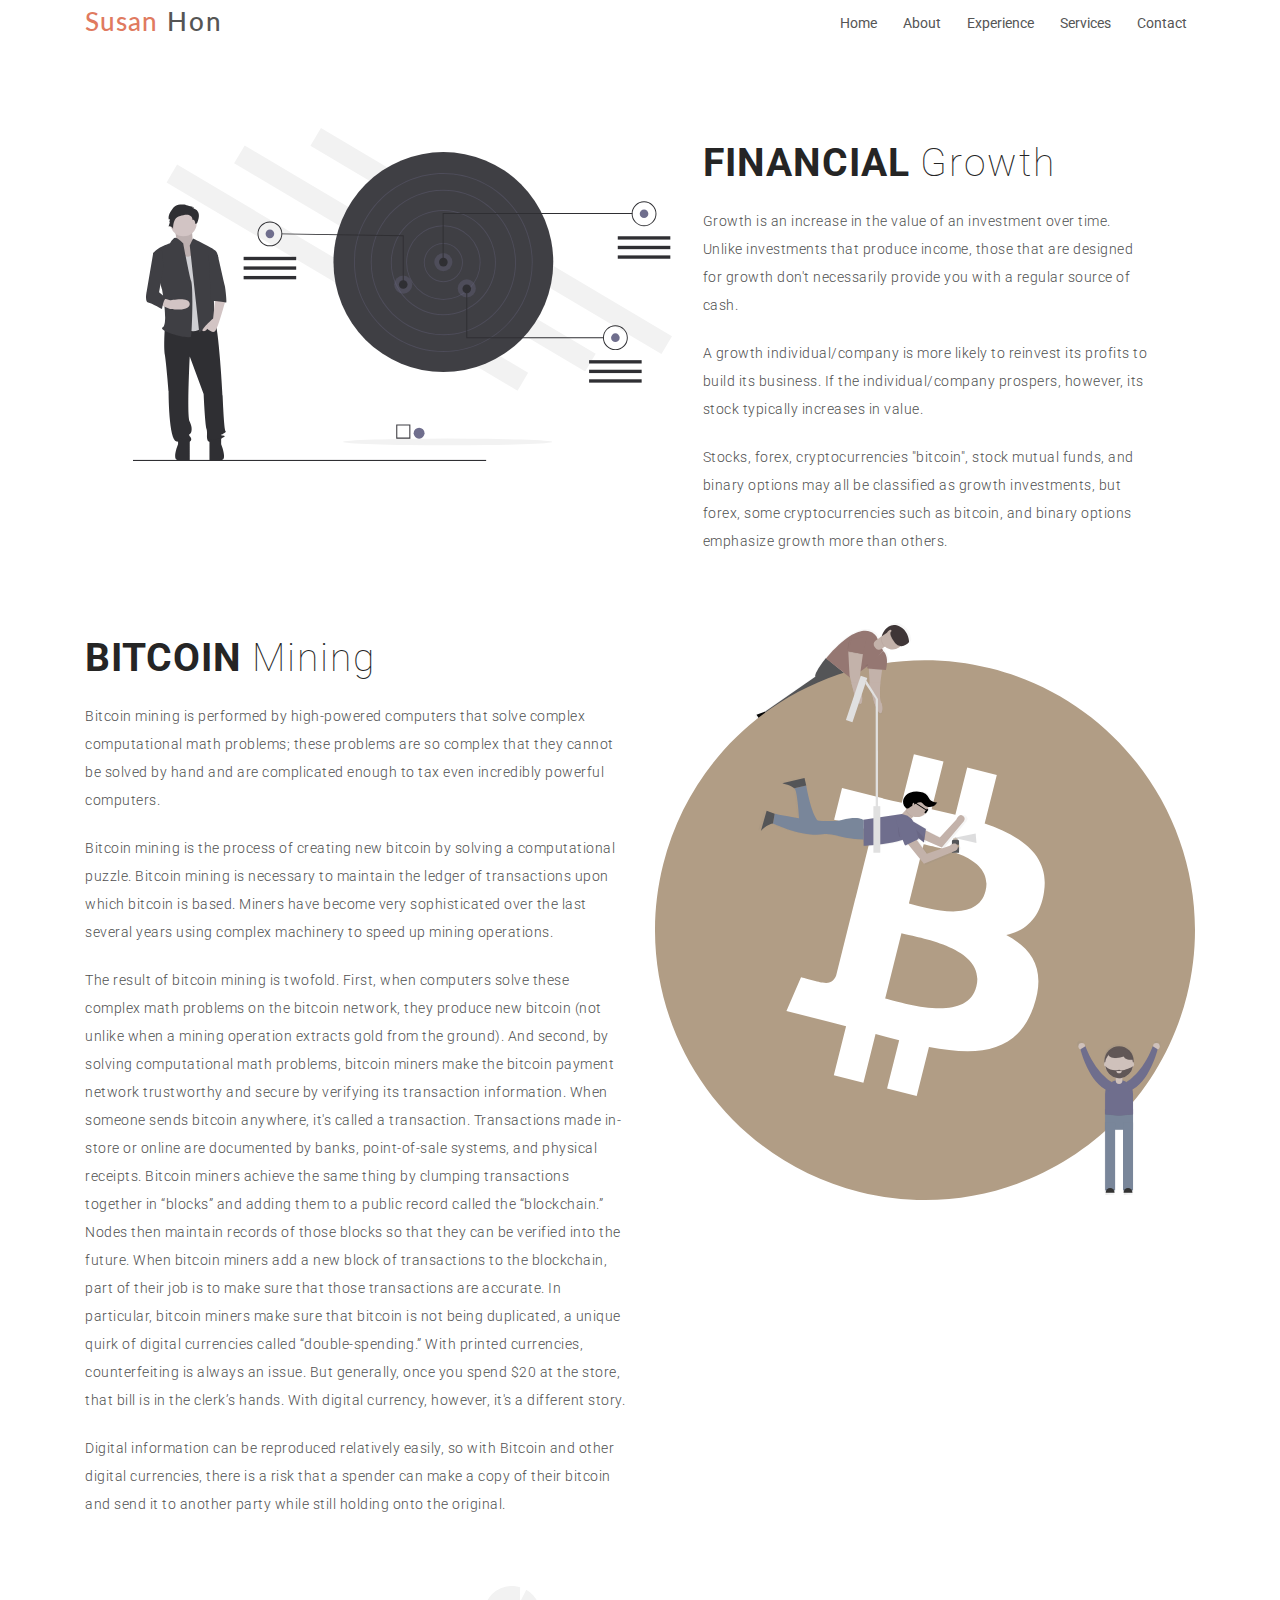
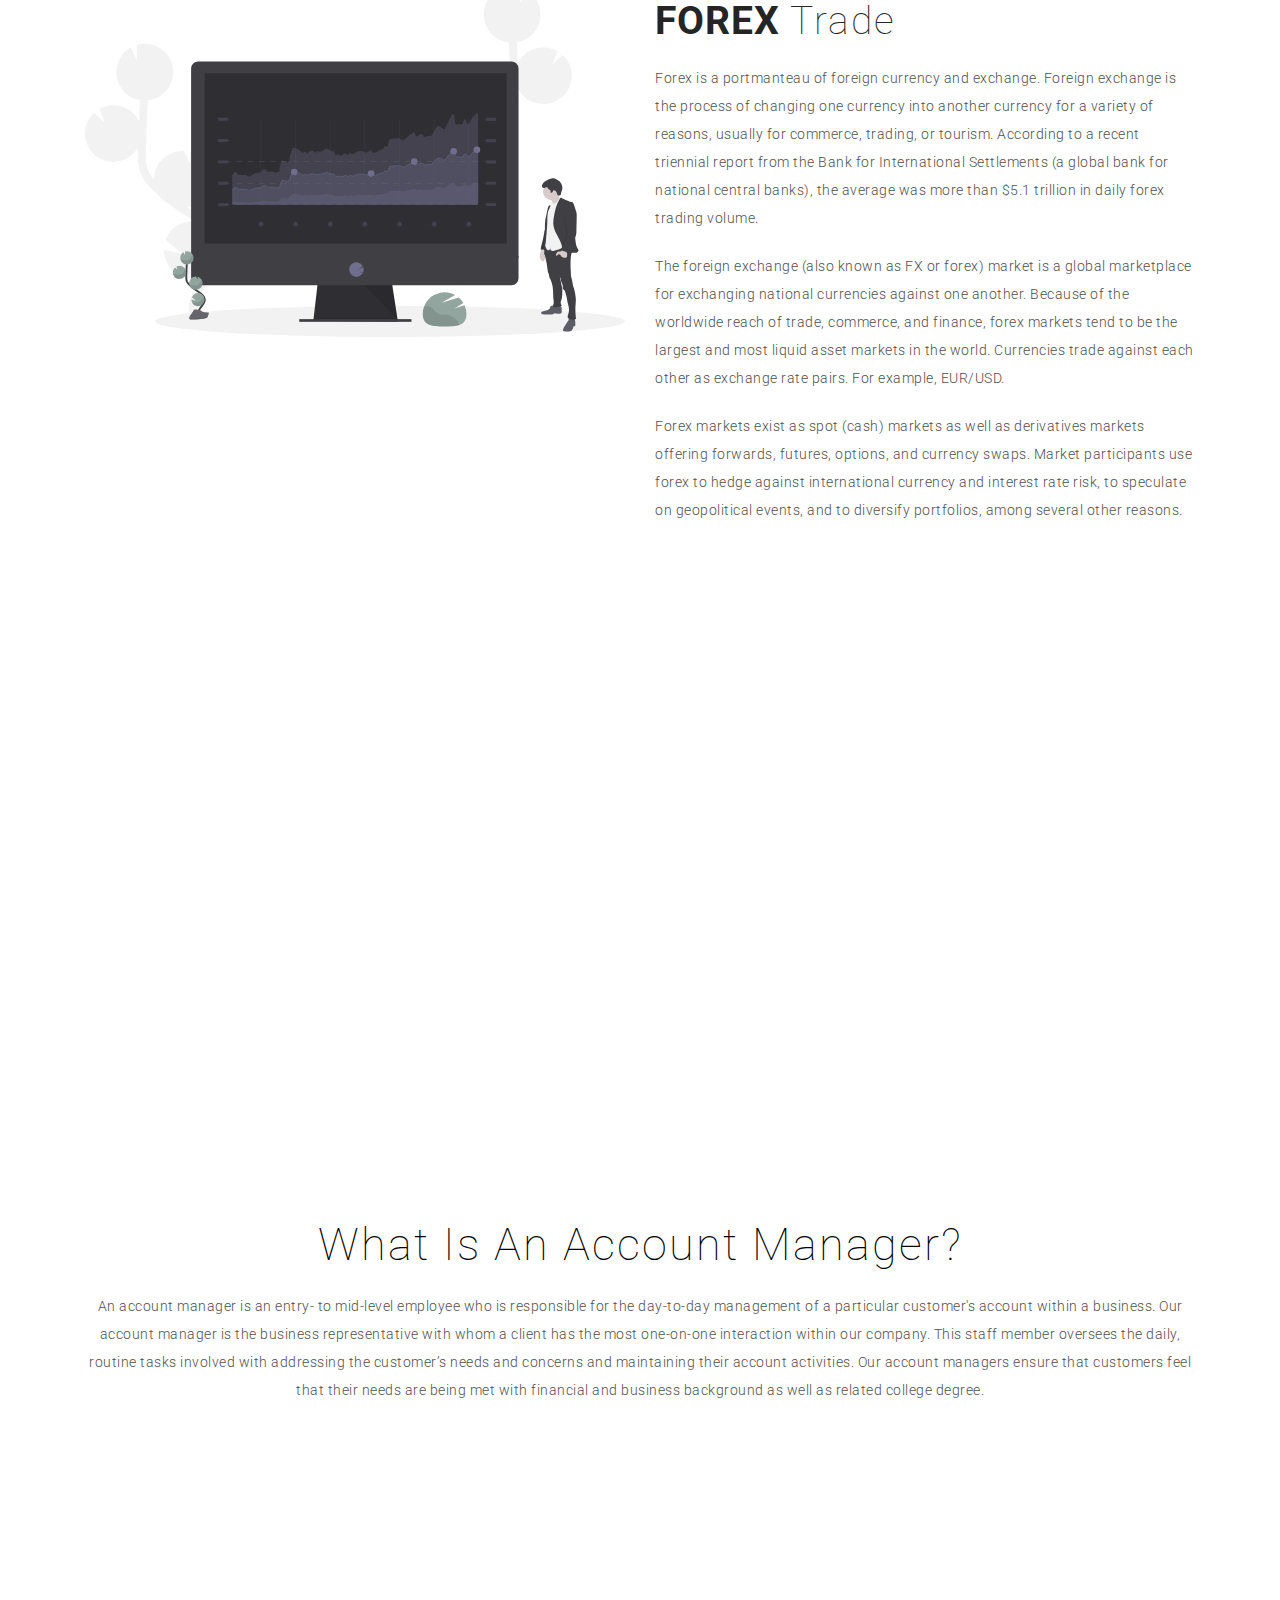
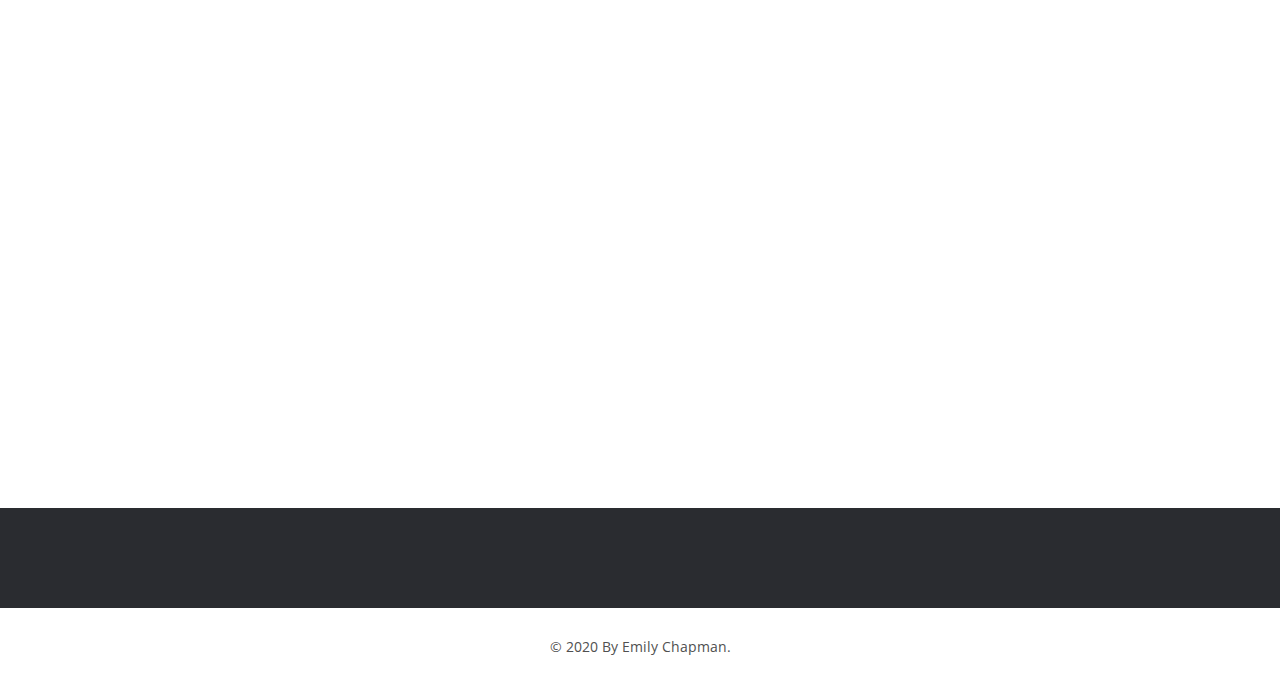
==== services.html @ ccb0820c "ui mods" ====
<!DOCTYPE html>
<html lang="en">

<head>
    <meta charset="utf-8" />
    <title>Emily Chapman | Forex/Crypto Currency Trader</title>
    <meta content="width=device-width, initial-scale=1.0" name="viewport" />
    <meta content="" name="keywords" />
    <meta content="" name="description" />
    <!-- Favicons -->
    <!-- <link href="img/favicon.png" rel="icon" /> -->
    <link href="img/apple-touch-icon.png" rel="apple-touch-icon" />
    <!-- Google Fonts -->
    <link href="https://fonts.googleapis.com/css?family=Open+Sans:300,300i,400,400i,700,700i|Roboto:100,300,400,500,700|Philosopher:400,400i,700,700i" rel="stylesheet" />
    <!-- Bootstrap css -->
    <!-- <link rel="stylesheet" href="css/bootstrap.css"> -->
    <link href="lib/bootstrap/css/bootstrap.min.css" rel="stylesheet" />
    <!-- Libraries CSS Files -->
    <link href="lib/owlcarousel/assets/owl.carousel.min.css" rel="stylesheet" />
    <link href="lib/owlcarousel/assets/owl.theme.default.min.css" rel="stylesheet" />
    <link href="lib/font-awesome/css/font-awesome.min.css" rel="stylesheet" />
    <link href="lib/animate/animate.min.css" rel="stylesheet" />
    <link href="lib/modal-video/css/modal-video.min.css" rel="stylesheet" />
    <!-- Main Stylesheet File -->
    <link href="css/style.css" rel="stylesheet" />
    <!-- =======================================================
    Theme Name: eStartup
    Theme URL: https://bootstrapmade.com/estartup-bootstrap-landing-page-template/
    Author: BootstrapMade.com
    License: https://bootstrapmade.com/license/
  ======================================================= -->
</head>

<body>
    <header id="header" class="header header-hide">
        <div class="container">
            <div id="logo" class="pull-left">
                <h1>
                    <a href="#body" class="scrollto"><span>Susan</span> Hon</a>
                </h1>
                <!-- Uncomment below if you prefer to use an image logo -->
                <!-- <a href="#body"><img src="img/logo.png" alt="" title="" /></a>-->
            </div>
            <nav id="nav-menu-container">
                <ul class="nav-menu">
                    <li><a href="index.html">Home</a></li>
                    <!-- <li><a href="#features">Resources</a></li> -->
                    <li><a href="index.html#about-us">About</a></li>
                    <li><a href="index.html#get-started">Experience</a></li>
                    <li><a href="services.html">Services</a></li>
                    <!-- <li><a href="#pricing">Pricing</a></li> -->
                    <!-- <li class="menu-has-children"><a href="">Drop Down</a>
            <ul>
              <li><a href="#">Drop Down 1</a></li>
              <li><a href="#">Drop Down 3</a></li>
              <li><a href="#">Drop Down 4</a></li>
              <li><a href="#">Drop Down 5</a></li>
            </ul>
          </li> -->
                    <!-- <li><a href="#blog">Blog</a></li> -->
                    <li><a href="#contact">Contact</a></li>
                </ul>
            </nav>
            <!-- #nav-menu-container -->
        </div>
    </header>
    <!-- #header -->
    <!--==========================
    About Us Section
  ============================-->
    <section id="about-us" class="about-us padd-section wow fadeInUp">
        <div class="container">
            <div class="row justify-content-center">
                <div class="col-md-5 col-lg-6 mt-5">
                    <img class="banner-img" src="img/financial-growth.svg" alt="About" />
                </div>
                <div class="col-md-7 col-lg-5">
                    <div class="about-content">
                        <h2><span>Financial</span>Growth</h2>
                        <p>
                            Growth is an increase in the value of an investment over time. Unlike investments that produce income, those that are designed for growth don't necessarily provide you with a regular source of cash.
                        </p>
                        <p>
                            A growth individual/company is more likely to reinvest its profits to build its business. If the individual/company prospers, however, its stock typically increases in value.
                        </p>
                        <p>
                            Stocks, forex, cryptocurrencies "bitcoin", stock mutual funds, and binary options may all be classified as growth investments, but forex, some cryptocurrencies such as bitcoin, and binary options emphasize growth more than others.
                        </p>
                    </div>
                </div>
            </div>
            <div class="row justify-content-center">
                <div class="col-md-7 col-lg-6">
                    <div class="about-content">
                        <h2><span>Bitcoin</span>Mining</h2>
                        <p>
                            Bitcoin mining is performed by high-powered computers that solve complex computational math problems; these problems are so complex that they cannot be solved by hand and are complicated enough to tax even incredibly powerful computers.
                        </p>
                        <p>
                            Bitcoin mining is the process of creating new bitcoin by solving a computational puzzle. Bitcoin mining is necessary to maintain the ledger of transactions upon which bitcoin is based. Miners have become very sophisticated over the last several years using complex machinery to speed up mining operations.
                        </p>
                        <p>
                            The result of bitcoin mining is twofold. First, when computers solve these complex math problems on the bitcoin network, they produce new bitcoin (not unlike when a mining operation extracts gold from the ground). And second, by solving computational math problems, bitcoin miners make the bitcoin payment network trustworthy and secure by verifying its transaction information. When someone sends bitcoin anywhere, it's called a transaction. Transactions made in-store or online are documented by banks, point-of-sale systems, and physical receipts. Bitcoin miners achieve the same thing by clumping transactions together in “blocks” and adding them to a public record called the “blockchain.” Nodes then maintain records of those blocks so that they can be verified into the future. When bitcoin miners add a new block of transactions to the blockchain, part of their job is to make sure that those transactions are accurate. In particular, bitcoin miners make sure that bitcoin is not being duplicated, a unique quirk of digital currencies called “double-spending.” With printed currencies, counterfeiting is always an issue. But generally, once you spend $20 at the store, that bill is in the clerk’s hands. With digital currency, however, it's a different story.
                        </p>
                        <p>
                            Digital information can be reproduced relatively easily, so with Bitcoin and other digital currencies, there is a risk that a spender can make a copy of their bitcoin and send it to another party while still holding onto the original.
                        </p>
                    </div>
                </div>
                <div class="col-md-5 col-lg-6 mt-5">
                    <img class="banner-img" src="img/bitcoin.svg" alt="About" />
                </div>
            </div>
            <div class="row justify-content-center">
                <div class="col-md-5 col-lg-6 mt-5">
                    <img class="banner-img" src="img/forex.svg" alt="About" />
                </div>
                <div class="col-md-7 col-lg-6">
                    <div class="about-content">
                        <h2><span>Forex</span>Trade</h2>
                        <p>
                            Forex is a portmanteau of foreign currency and exchange. Foreign exchange is the process of changing one currency into another currency for a variety of reasons, usually for commerce, trading, or tourism. According to a recent triennial report from the Bank for International Settlements (a global bank for national central banks), the average was more than $5.1 trillion in daily forex trading volume.
                        </p>
                        <p>
                            The foreign exchange (also known as FX or forex) market is a global marketplace for exchanging national currencies against one another.
                            Because of the worldwide reach of trade, commerce, and finance, forex markets tend to be the largest and most liquid asset markets in the world.
                            Currencies trade against each other as exchange rate pairs. For example, EUR/USD.
                        </p>
                        <p>
                            Forex markets exist as spot (cash) markets as well as derivatives markets offering forwards, futures, options, and currency swaps.
                            Market participants use forex to hedge against international currency and interest rate risk, to speculate on geopolitical events, and to diversify portfolios, among several other reasons.
                        </p>
                    </div>
                </div>
            </div>
        </div>
    </section>
    <!--==========================
    Get Started Section
  ============================-->
    <section id="get-started" class="padd-section text-center wow fadeInUp">
        <div class="container">
            <div class="section-title text-center">
                <h2>What is the Forex Market?</h2>
                <p class="seperator">
                    The foreign exchange market is where currencies are traded. Currencies are important to most people around the world, whether they realize it or not, because currencies need to be exchanged in order to conduct foreign trade and business. If you are living in the U.S. and want to buy cheese from France, either you or the company that you buy the cheese from has to pay the French for the cheese in euros (EUR). This means that the U.S. importer would have to exchange the equivalent value of U.S. dollars (USD) into euros. The same goes for traveling. A French tourist in Egypt can't pay in euros to see the pyramids because it's not the locally accepted currency. As such, the tourist has to exchange the euros for the local currency, in this case the Egyptian pound, at the current exchange rate. One unique aspect of this international market is that there is no central marketplace for foreign exchange. Rather, currency trading is conducted electronically over-the-counter (OTC), which means that all transactions occur via computer networks between traders around the world, rather than on one centralized exchange. The market is open 24 hours a day, five and a half days a week, and currencies are traded worldwide in the major financial centers of London, New York, Tokyo, Zurich, Frankfurt, Hong Kong, Singapore, Paris and Sydney—across almost every time zone. This means that when the trading day in the U.S. ends, the forex market begins anew in Tokyo and Hong Kong. As such, the forex market can be extremely active any time of the day, with price quotes changing constantly.
                </p>
            </div>
        </div>
    </section>
    <!-- <section id="get-started" class="padd-section text-center wow fadeInUp"> -->
        <div class="container">
            <div class="section-title text-center">
                <h2>What is an Account Manager?</h2>
                <p class="seperator">
                    An account manager is an entry- to mid-level employee who is responsible for the day-to-day management of a particular customer's account within a business.
                    Our account manager is the business representative with whom a client has the most one-on-one interaction within our company. This staff member oversees the daily, routine tasks involved with addressing the customer’s needs and concerns and maintaining their account activities.
                    Our account managers ensure that customers feel that their needs are being met with financial and business background as well as related college degree.
                </p>
            </div>
        </div>
    <!-- </section> -->
    </section>
    <!--==========================
    Contact Section
  ============================-->
    <section id="contact" class="padd-section wow fadeInUp">
        <div class="container">
            <div class="section-title text-center">
                <h2>Contact Me</h2>
            </div>
        </div>
        <div class="container">
            <div class="row justify-content-center">
                <div class="col-lg-3 col-md-4">
                    <div class="info">
                        <div>
                            <i class="fa fa-map-marker"></i>
                            <p>A108 Adam Street<br />New York, NY 535022</p>
                        </div>
                        <div class="email">
                            <i class="fa fa-envelope"></i>
                            <p>info@example.com</p>
                        </div>
                        <div>
                            <i class="fa fa-phone"></i>
                            <p>+1 5589 55488 55s</p>
                        </div>
                    </div>
                    <div class="social-links">
                        <a href="#" class="twitter"><i class="fa fa-twitter"></i></a>
                        <a href="#" class="facebook"><i class="fa fa-facebook"></i></a>
                        <a href="#" class="instagram"><i class="fa fa-instagram"></i></a>
                        <a href="#" class="google-plus"><i class="fa fa-google-plus"></i></a>
                        <a href="#" class="linkedin"><i class="fa fa-linkedin"></i></a>
                    </div>
                </div>
                <div class="col-lg-5 col-md-8">
                    <div class="form">
                        <div id="sendmessage">Your message has been sent. Thank you!</div>
                        <div id="errormessage"></div>
                        <form action="" method="post" role="form" class="contactForm">
                            <div class="form-group">
                                <input type="text" name="name" class="form-control" id="name" placeholder="Your Name" data-rule="minlen:4" data-msg="Please enter at least 4 chars" />
                                <div class="validation"></div>
                            </div>
                            <div class="form-group">
                                <input type="email" class="form-control" name="email" id="email" placeholder="Your Email" data-rule="email" data-msg="Please enter a valid email" />
                                <div class="validation"></div>
                            </div>
                            <div class="form-group">
                                <input type="text" class="form-control" name="subject" id="subject" placeholder="Subject" data-rule="minlen:4" data-msg="Please enter at least 8 chars of subject" />
                                <div class="validation"></div>
                            </div>
                            <div class="form-group">
                                <textarea class="form-control" name="message" rows="5" data-rule="required" data-msg="Please write something for us" placeholder="Message"></textarea>
                                <div class="validation"></div>
                            </div>
                            <div class="text-center">
                                <button type="submit">Send Message</button>
                            </div>
                        </form>
                    </div>
                </div>
            </div>
        </div>
    </section>
    <!-- #contact -->
    <!--==========================
    Footer
  ============================-->
    <footer class="footer">
        <div class="copyrights">
            <div class="container">
                <p>&copy; 2020 By Emily Chapman.</p>
            </div>
        </div>
    </footer>
    <a href="#" class="back-to-top"><i class="fa fa-chevron-up"></i></a>
    <!-- JavaScript Libraries -->
    <script src="lib/jquery/jquery.min.js"></script>
    <script src="lib/jquery/jquery-migrate.min.js"></script>
    <script src="lib/bootstrap/js/bootstrap.bundle.min.js"></script>
    <script src="lib/superfish/hoverIntent.js"></script>
    <script src="lib/superfish/superfish.min.js"></script>
    <script src="lib/easing/easing.min.js"></script>
    <script src="lib/modal-video/js/modal-video.js"></script>
    <script src="lib/owlcarousel/owl.carousel.min.js"></script>
    <script src="lib/wow/wow.min.js"></script>
    <!-- Contact Form JavaScript File -->
    <script src="contactform/contactform.js"></script>
    <!-- Template Main Javascript File -->
    <script src="js/main.js"></script>
</body>

</html>
---- lib/modal-video/css/modal-video.min.css ----
@keyframes modal-video{from{opacity:0}to{opacity:1}}@keyframes modal-video-inner{from{transform:translate(0, 100px)}to{transform:translate(0, 0)}}.modal-video{position:fixed;top:0;left:0;width:100%;height:100%;background-color:rgba(0,0,0,0.5);z-index:1000000;cursor:pointer;opacity:1;animation-timing-function:ease-out;animation-duration:.3s;animation-name:modal-video;-webkit-transition:opacity .3s ease-out;-moz-transition:opacity .3s ease-out;-ms-transition:opacity .3s ease-out;-o-transition:opacity .3s ease-out;transition:opacity .3s ease-out}.modal-video-close{opacity:0}.modal-video-close .modal-video-movie-wrap{-webkit-transform:translate(0, 100px);-moz-transform:translate(0, 100px);-ms-transform:translate(0, 100px);-o-transform:translate(0, 100px);transform:translate(0, 100px)}.modal-video-body{max-width:940px;width:100%;height:100%;margin:0 auto;display:table}.modal-video-inner{display:table-cell;vertical-align:middle;width:100%;height:100%}.modal-video-movie-wrap{width:100%;height:0;position:relative;padding-bottom:56.25%;background-color:#333;animation-timing-function:ease-out;animation-duration:.3s;animation-name:modal-video-inner;-webkit-transform:translate(0, 0);-moz-transform:translate(0, 0);-ms-transform:translate(0, 0);-o-transform:translate(0, 0);transform:translate(0, 0);-webkit-transition:-webkit-transform .3s ease-out;-moz-transition:-moz-transform .3s ease-out;-ms-transition:-ms-transform .3s ease-out;-o-transition:-o-transform .3s ease-out;transition:transform .3s ease-out}.modal-video-movie-wrap iframe{position:absolute;top:0;left:0;width:100%;height:100%}.modal-video-close-btn{position:absolute;z-index:2;top:-35px;right:-35px;display:inline-block;width:35px;height:35px;overflow:hidden;border:none;background:transparent}.modal-video-close-btn:before{transform:rotate(45deg)}.modal-video-close-btn:after{transform:rotate(-45deg)}.modal-video-close-btn:before,.modal-video-close-btn:after{content:'';position:absolute;height:2px;width:100%;top:50%;left:0;margin-top:-1px;background:#fff;border-radius:5px;margin-top:-6px}
---- css/style.css ----
@charset "UTF-8";
/*
  Theme Name: eStartup
  Theme URL: https://bootstrapmade.com/estartup-bootstrap-landing-page-template/
  Author: BootstrapMade.com
  License: https://bootstrapmade.com/license/
*/
@import url('https://fonts.googleapis.com/css2?family=Lato&display=swap');
/*--------------------------------------------------------------
# General
--------------------------------------------------------------*/
body {
  background-color: #fff;
  color: #333;
}

h1, h2, h3, h4, h5, h6 {
  margin: 0;
}

h2 {
  color: #000;
  font-weight: 600;
}

h4 {
  color: #000;
  font-size: 13px;
  font-weight: 700;
  letter-spacing: 2px;
  text-transform: uppercase;
  line-height: 2;
}

h5 {
  color: #626262;
  font-size: 14px;
  font-weight: 500;
}

a {
  letter-spacing: 2px;
  text-decoration: none;
}

ul {
  letter-spacing: 1px;
}

li {
  color: #626262;
  font-size: 13px;
  font-weight: 400;
  letter-spacing: 2px;
  line-height: 30px;
  text-transform: capitalize;
}

p {
  color: #505050;
  font-size: 14px;
  font-weight: 300;
  letter-spacing: 0.5px;
  line-height: 2;
  margin-bottom: 20px;
}

span {
  letter-spacing: 1px;
}

.img-fluid {
  height: 60px;
  margin-bottom: 30px;
  width: 60px;
}

.container-full {
  padding-left: 0;
  padding-right: 0;
}

.btn {
  border: 1px solid #fff;
  border-radius: 50px;
  color: #fff;
  font-size: 11px;
  font-weight: 600;
  padding: 15px 40px;
  text-transform: uppercase;
  -moz-transition: all 0.5s ease-in-out 0s;
  -ms-transition: all 0.5s ease-in-out 0s;
  -o-transition: all 0.5s ease-in-out 0s;
  -webkit-transition: all 0.5s ease-in-out 0s;
  transition: all 0.5s ease-in-out 0s;
}

.btn-default:hover {
  color: #fff;
  background-color: #e6e6e6;
  border-color: #adadad;
}

.fa {
  font-size: 13px;
}

/* Back to top button */
.back-to-top {
  position: fixed;
  display: none;
  background: #e07a5f;
  line-height: 1;
  color: #fff;
  padding: 7px 12px 13px 12px;
  font-size: 16px;
  border-radius: 2px;
  right: 15px;
  bottom: 15px;
  transition: background 0.5s;
}

@media (max-width: 768px) {
  .back-to-top {
    bottom: 15px;
  }
}

.back-to-top:focus {
  background: #e07a5f;
  color: #fff;
  outline: none;
}

.back-to-top:hover {
  background: #55b03f;
  color: #fff;
}

/*--------------------------------------------------------------
# Header
--------------------------------------------------------------*/
#header {
  background: #fff;
  position: fixed;
  left: 0;
  top: 0;
  right: 0;
  height: 48px;
  z-index: 3;
  transition: all 0.5s ease;
}

#header #logo {
  padding: 6px 0 0 0;
}

#header #logo h1 {
  color: #505050;
  font-family: "Lato", sans-serif;
  font-size: 26px;
  font-weight: 500;
  letter-spacing: 1px;
  margin: 0;
}

#header #logo h1 a {
  color: #555;
  line-height: 1;
  display: inline-block;
  text-decoration: none;
}

#header #logo h1 a span {
  color: #e07a5f;
}

#header #logo img {
  padding: 0;
  margin: 0;
}

.scroll-header {
  background: #fff;
  box-shadow: 0 3px 7px rgba(0, 0, 0, 0.1);
}

/*--------------------------------------------------------------
# Hero Section
--------------------------------------------------------------*/
#hero {
  width: 100%;
  height: calc(100vh - 40px);
  background: url("../img/crypto.jpg") no-repeat;
  background-size: cover;
  position: relative;
  margin-top: 40px;
}

/*@media (min-width: 1025px) {*/
  #hero {
    background-attachment: fixed;
  }
/*}*/

#hero .hero-container {
  position: absolute;
  bottom: 0;
  top: 0;
  left: 0;
  right: 0;
  display: flex;
  justify-content: center;
  align-items: center;
  flex-direction: column;
  text-align: center;
}

#hero h1 {
  margin: 0 0 10px 0;
  font-size: 58px;
  font-weight: 700;
  line-height: 76px;
  font-family: "Lato", sans-serif;
  color: #fff;
}

@media (max-width: 768px) {
  #hero h1 {
    font-size: 28px;
    line-height: 36px;
  }
}

#hero h2 {
  color: #777;
  margin-bottom: 30px;
  font-size: 20px;
  font-family: "Roboto", sans-serif;
  font-weight: 300;
}

@media (max-width: 768px) {
  #hero h2 {
    font-size: 18px;
    line-height: 24px;
    margin-bottom: 30px;
  }
}

#hero img {
  max-width: 95%;
  margin-bottom: 30px;
}

#hero .btn-get-started {
  font-family: "Roboto", sans-serif;
  text-transform: uppercase;
  font-weight: 400;
  font-size: 13px;
  letter-spacing: 1px;
  display: inline-block;
  padding: 11px 36px;
  border-radius: 50px;
  transition: 0.5s;
  margin-bottom: 30px;
  border: 2px solid #e07a5f;
  background: #fff;
  color: #e07a5f;
  text-decoration: none;
}

#hero .btn-get-started:hover {
  background: #e07a5f;
  color: #fff;
}

#hero .btns a {
  color: #fff;
  font-size: 11px;
  font-weight: 600;
  text-transform: uppercase;
  margin: 4px 20px;
  text-decoration: none;
  transition: 0.3s;
}

@media (max-width: 575px) {
  #hero .btns a {
    margin: 4px 8px;
  }
}

#hero .btns a:hover {
  color: #e07a5f;
}

/*--------------------------------------------------------------
# Navigation Menu
--------------------------------------------------------------*/
/* Nav Menu Essentials */
.nav-menu, .nav-menu * {
  margin: 0;
  padding: 0;
  list-style: none;
}

.nav-menu ul {
  position: absolute;
  display: none;
  top: 100%;
  left: 0;
  z-index: 99;
}

.nav-menu li {
  position: relative;
  white-space: nowrap;
}

.nav-menu > li {
  float: left;
}

.nav-menu li:hover > ul,
.nav-menu li.sfHover > ul {
  display: block;
}

.nav-menu ul ul {
  top: 0;
  left: 100%;
}

.nav-menu ul li {
  min-width: 180px;
}

/* Nav Menu Arrows */
.sf-arrows .sf-with-ul {
  padding-right: 22px;
}

.sf-arrows .sf-with-ul:after {
  content: "\f107";
  position: absolute;
  right: 8px;
  margin-top: 1px;
  font-family: FontAwesome;
  font-style: normal;
  font-weight: normal;
}

.sf-arrows ul .sf-with-ul:after {
  content: "\f105";
}

/* Nav Meu Container */
#nav-menu-container {
  float: right;
  margin: 0 0 0 0;
}

@media (max-width: 1024px) {
  #nav-menu-container {
    display: none;
  }
}

/* Nav Meu Styling */
.nav-menu a {
  padding: 8px 8px;
  text-decoration: none;
  display: inline-block;
  color: #555;
  font-family: "Roboto", sans-serif;
  font-weight: 400;
  font-size: 14px;
  outline: none;
  letter-spacing: 0;
  transition: 0.3s;
}

.nav-menu li:hover > a, .nav-menu > .menu-active > a {
  color: #e07a5f;
}

.nav-menu > li {
  margin-left: 10px;
}

.nav-menu ul {
  margin: 0;
  padding: 10px;
  box-shadow: 0px 0px 30px rgba(127, 137, 161, 0.25);
  background: #fff;
}

.nav-menu ul li {
  transition: 0.3s;
}

.nav-menu ul li a {
  padding: 5px 10px;
  color: #333;
  transition: 0.3s;
  display: block;
  font-size: 14px;
  text-transform: none;
}

.nav-menu ul li:hover > a {
  color: #e07a5f;
}

.nav-menu ul ul {
  margin: 0;
}

/* Mobile Nav Toggle */
#mobile-nav-toggle {
  position: fixed;
  right: 0;
  top: 0;
  z-index: 999;
  margin: 4px 20px 0 0;
  border: 0;
  background: none;
  font-size: 24px;
  display: none;
  transition: all 0.4s;
  outline: none;
  cursor: pointer;
}

#mobile-nav-toggle i {
  color: #555;
  font-size: 24px;
}

@media (max-width: 1024px) {
  #mobile-nav-toggle {
    display: inline;
  }
}

/* Mobile Nav Styling */
#mobile-nav {
  position: fixed;
  top: 0;
  padding-top: 18px;
  bottom: 0;
  z-index: 998;
  background: rgba(52, 59, 64, 0.9);
  left: -260px;
  width: 260px;
  overflow-y: auto;
  transition: 0.4s;
}

#mobile-nav ul {
  padding: 0;
  margin: 0;
  list-style: none;
}

#mobile-nav ul li {
  position: relative;
}

#mobile-nav ul li a {
  color: #fff;
  font-size: 14px;
  overflow: hidden;
  padding: 6px 22px 6px 15px;
  position: relative;
  text-decoration: none;
  width: 100%;
  display: block;
  outline: none;
  letter-spacing: 0;
}

#mobile-nav ul li a:hover {
  color: #fff;
}

#mobile-nav ul li li {
  padding-left: 30px;
}

#mobile-nav ul .menu-has-children i {
  position: absolute;
  right: 0;
  z-index: 99;
  padding: 15px;
  cursor: pointer;
  color: #fff;
}

#mobile-nav ul .menu-has-children i.fa-chevron-up {
  color: #e07a5f;
}

#mobile-nav ul .menu-item-active {
  color: #e07a5f;
}

#mobile-body-overly {
  width: 100%;
  height: 100%;
  z-index: 997;
  top: 0;
  left: 0;
  position: fixed;
  background: rgba(52, 59, 64, 0.9);
  display: none;
}

/* Mobile Nav body classes */
body.mobile-nav-active {
  overflow: hidden;
}

body.mobile-nav-active #mobile-nav {
  left: 0;
}

body.mobile-nav-active #mobile-nav-toggle i {
  color: #fff;
}

/*--------------------------------------------------------------
# Sections
--------------------------------------------------------------*/
.padd-section {
  padding-bottom: 80px;
  padding-top: 80px;
}

@media (max-width: 992px) {
  .padd-section {
    padding-top: 40px;
    padding-bottom: 40px;
  }
}

.section-title {
  margin-bottom: 80px;
}

@media (max-width: 992px) {
  .section-title {
    margin-bottom: 40px;
  }
}

.section-title h2 {
  font-family: "Roboto", sans-serif;
  font-size: 45px;
  font-weight: 100;
  letter-spacing: 2px;
  margin-bottom: 20px;
  text-transform: capitalize;
}

.section-title .separator {
  margin: 0;
}

.separator {
  color: #626262;
  font-family: "Roboto", sans-serif;
  font-size: 15px;
  font-weight: 300;
  margin-bottom: 30px;
  text-transform: capitalize;
}

/* Get Started Section
--------------------------------*/
#get-started {
  display: inline-block;
  height: 100%;
  width: 100%;
}

#get-started .feature-block {
  background: #fff none repeat scroll 0 0;
  padding: 30px 20px;
  transition: all 0.5s ease-in-out 0s;
}

@media (max-width: 991px) {
  #get-started .feature-block {
    margin-bottom: 30px;
  }
}

#get-started .feature-block:hover {
  box-shadow: 0 0 35px rgba(0, 0, 0, 0.1);
  transition: all 0.5s ease-in-out 0s;
}

#get-started .feature-block h4 {
  margin-bottom: 20px;
}

#get-started .feature-block p {
  margin-bottom: 20px;
}

#get-started .feature-block a {
  color: #505050;
  font-size: 12px;
  font-weight: 600;
  text-decoration: none;
  text-transform: capitalize;
  transition: 0.3s;
}

#get-started .feature-block a:hover {
  color: #e07a5f;
}

/* About Us Section
--------------------------------*/
#about-us img {
  max-width: 100%;
}

#about-us .about-content {
  padding-top: 60px;
}

#about-us .about-content h2 {
  color: #252525;
  font-family: "roboto";
  font-size: 39px;
  font-weight: 100;
  letter-spacing: 2px;
  margin-bottom: 20px;
  text-transform: capitalize;
}

#about-us .about-content span {
  font-weight: 700;
  padding-right: 10px;
  text-transform: uppercase;
}

#about-us .about-content ul li {
  line-height: 36px;
}

#about-us .about-content ul li .fa {
  padding-right: 20px;
}

/* Features Section
--------------------------------*/
#features {
  display: inline-block;
  height: 100%;
  width: 100%;
}

#features .feature-block {
  background: #fff none repeat scroll 0 0;
  padding: 30px 20px;
  margin-bottom: 30px;
  transition: all 0.5s ease-in-out 0s;
}

#features .feature-block:hover {
  box-shadow: 0 0 35px rgba(0, 0, 0, 0.1);
  transition: all 0.5s ease-in-out 0s;
}

#features .feature-block h4 {
  margin-bottom: 20px;
}

#features .feature-block p {
  margin-bottom: 0;
}

/* Screenshots Section
--------------------------------*/
.owl-dot.active > span {
  height: 10px !important;
  width: 10px !important;
}

.owl-theme .owl-dots .owl-dot span {
  height: 10px !important;
  width: 10px !important;
}

.owl-item img {
  cursor: pointer;
}

.owl-stage-outer {
  margin-bottom: 30px;
}

.owl-theme .owl-nav {
  display: none;
  margin-top: 10px;
}

.owl-theme .owl-dots .owl-dot.active span, .owl-theme .owl-dots .owl-dot:hover span {
  background: #e07a5f;
}

.owl-theme .owl-dots .owl-dot span {
  background: #ddd;
}

/* Video Section
--------------------------------*/
#video {
  background: url(../img/video-bg.jpg) center center;
  background-repeat: no-repeat;
  background-size: cover;
  height: 400px;
  overflow: hidden;
}

#video .overlay {
  background: rgba(0, 0, 0, 0.85);
  height: 100%;
}

#video .overlay .play-btn {
  width: 94px;
  height: 94px;
  background: radial-gradient(#e07a5f 50%, rgba(113, 197, 93, 0.15) 52%);
  border-radius: 50%;
  display: block;
  margin: 153px auto 0;
  position: relative;
  overflow: hidden;
}

#video .overlay .play-btn::after {
  content: '';
  position: absolute;
  left: 50%;
  top: 50%;
  -webkit-transform: translateX(-40%) translateY(-50%);
  transform: translateX(-40%) translateY(-50%);
  width: 0;
  height: 0;
  border-top: 10px solid transparent;
  border-bottom: 10px solid transparent;
  border-left: 15px solid #fff;
  z-index: 100;
  transition: all 400ms cubic-bezier(0.55, 0.055, 0.675, 0.19);
}

#video .overlay .play-btn:before {
  content: '';
  position: absolute;
  width: 120px;
  height: 120px;
  -webkit-animation-delay: 0s;
  animation-delay: 0s;
  -webkit-animation: pulsate1 2s;
  animation: pulsate1 2s;
  -webkit-animation-direction: forwards;
  animation-direction: forwards;
  -webkit-animation-iteration-count: infinite;
  animation-iteration-count: infinite;
  -webkit-animation-timing-function: steps;
  animation-timing-function: steps;
  opacity: 1;
  border-radius: 50%;
  border: 2px solid rgba(255, 255, 255, 0.5);
  top: -15%;
  left: -15%;
  background: rgba(198, 16, 0, 0);
}

#video .overlay .play-btn:hover::after {
  border-left: 15px solid #e07a5f;
  -webkit-transform: scale(20);
  transform: scale(20);
}

#video .overlay .play-btn:hover::before {
  content: '';
  position: absolute;
  left: 50%;
  top: 50%;
  -webkit-transform: translateX(-40%) translateY(-50%);
  transform: translateX(-40%) translateY(-50%);
  width: 0;
  height: 0;
  border: none;
  border-top: 10px solid transparent;
  border-bottom: 10px solid transparent;
  border-left: 15px solid #fff;
  z-index: 200;
  -webkit-animation: none;
  animation: none;
  border-radius: 0;
}

@-webkit-keyframes pulsate1 {
  0% {
    -webkit-transform: scale(0.6, 0.6);
    transform: scale(0.6, 0.6);
    opacity: 1;
  }
  100% {
    -webkit-transform: scale(1, 1);
    transform: scale(1, 1);
    opacity: 0;
  }
}

@keyframes pulsate1 {
  0% {
    -webkit-transform: scale(0.6, 0.6);
    transform: scale(0.6, 0.6);
    opacity: 1;
  }
  100% {
    -webkit-transform: scale(1, 1);
    transform: scale(1, 1);
    opacity: 0;
  }
}

@-webkit-keyframes pulsate2 {
  0% {
    -webkit-transform: scale(0.1, 0.1);
    transform: scale(0.1, 0.1);
    opacity: 1;
  }
  100% {
    -webkit-transform: scale(1, 1);
    transform: scale(1, 1);
    opacity: 0;
  }
}

/* Team Section
--------------------------------*/
#team .team-block {
  box-shadow: 0 0 35px rgba(0, 0, 0, 0.1);
  height: 254px;
  overflow: hidden;
  position: relative;
  width: 100%;
}

@media (max-width: 991px) {
  #team .team-block {
    margin-bottom: 30px;
  }
}

#team .team-block img {
  width: 100%;
}

#team .team-block .team-content {
  background: #fff none repeat scroll 0 0;
  bottom: 0;
  box-shadow: 0 0 4px 0 rgba(0, 0, 0, 0.2), 0 0 0 0 rgba(0, 0, 0, 0.19);
  bottom: -147px;
  padding: 20px 0;
  position: absolute;
  width: 100%;
  transition: all 0.5s ease-in-out 0s;
}

#team .team-block .team-content ul {
  display: block;
  width: 100%;
}

#team .team-block .team-content ul li {
  display: inline-block;
}

#team .team-block .team-content ul li a {
  color: #626262;
}

#team .team-block .team-content ul li a .fa {
  float: left;
  padding-left: 10px;
  padding-right: 10px;
  transition: 0.3s;
}

#team .team-block .team-content ul li a .fa:hover {
  color: #e07a5f;
}

#team .team-block .team-content ul > span {
  display: inline-block;
  font-size: 14px;
  font-weight: 300;
  letter-spacing: 0.5px;
  margin-bottom: 20px;
  text-transform: uppercase;
}

#team .team-block:hover .team-content {
  bottom: 0px;
  transition: all 0.5s ease-in-out 0s;
}

/* Testimonials Section
--------------------------------*/
#testimonials .testimonials-content {
  box-shadow: 0 0 35px rgba(0, 0, 0, 0.1);
  padding: 49px 20px;
}

/*#testimonials .testimonials-content::before {
  color: #e07a5f;
  content: "";
  display: inline-block;
  font: 70px/1 FontAwesome;
  position: absolute;
  right: 43px;
  text-align: left;
  top: -29px;
}*/

#testimonials .top-top > h2 {
  font-family: "Roboto" sans-serif;
  font-size: 45px;
  font-weight: 100;
  letter-spacing: 2px;
  margin-bottom: 20px;
  text-transform: capitalize;
}

#testimonials .top-top > h4 {
  font: 700 12px Lato, sans-serif;
}

#testimonials .top-top span {
  font-size: 12px;
  font-weight: 300;
  margin-left: 26px;
}

#testimonials .btm-btm ul li {
  float: left;
  margin-left: 13px;
  border-radius: 50%;
  margin-right: 13px;
  background: #ddd none repeat scroll 0 0;
  border-radius: 50%;
  box-shadow: 0 0 35px rgba(0, 0, 0, 0.1);
  cursor: pointer;
  display: block;
  height: 10px;
  width: 10px;
}

#testimonials .btm-btm .active {
  background: #e07a5f;
}

.carousel-indicators {
  position: relative;
  bottom: 0;
  left: 0;
  bottom: 0 !important;
  z-index: 15;
  width: auto;
  padding-left: 0;
  margin: 30px auto 0 auto;
  margin-right: auto;
  text-align: center;
  list-style: none;
  margin-bottom: 0;
  display: inline-block;
}

.carousel-indicators li {
  margin: 0;
}

/* Pricing Table Section
--------------------------------*/
#pricing .block-pricing {
  background: #fff;
  box-shadow: 0 0 0 0 rgba(0, 0, 0, 0.2), 0 0 4px 0 rgba(0, 0, 0, 0.19);
  display: inline-block;
  position: relative;
  width: 100%;
}

@media (max-width: 991px) {
  #pricing .block-pricing {
    margin-bottom: 30px;
  }
}

#pricing .block-pricing .table {
  margin-bottom: 0;
  padding: 30px 15px;
  max-width: 100%;
  width: 100%;
}

#pricing .block-pricing .table h4 {
  padding-bottom: 30px;
}

#pricing .block-pricing h2 {
  margin-bottom: 30px;
}

#pricing .block-pricing ul {
  list-style: outside none none;
  margin: 10px auto;
  max-width: 240px;
  padding: 0;
}

#pricing .block-pricing ul li {
  border-bottom: 1px solid rgba(153, 153, 153, 0.3);
  padding: 12px 0;
  text-align: center;
}

#pricing .block-pricing ul li b {
  color: #3c4857;
}

#pricing .block-pricing .table .table_btn a {
  background: #e07a5f;
  color: #fff;
  margin: 0;
  display: inline-block;
}

#pricing .block-pricing .table .table_btn a:hover {
  background: #55b03f;
}

#pricing .block-pricing .table .table_btn a .fa {
  font-size: 13px;
  margin-right: 5px;
}

/* Blog Section
--------------------------------*/
@media (max-width: 991px) {
  #blog .block-blog {
    margin-bottom: 30px;
  }
}

#blog .block-blog img {
  width: 100%;
}

#blog .block-blog .content-blog {
  box-shadow: 0 0 0 0 rgba(0, 0, 0, 0.2), 0 0 4px 0 rgba(0, 0, 0, 0.19);
  display: inline-block;
  min-height: 125px;
  padding: 20px 10px;
  width: 100%;
}

#blog .block-blog .content-blog h4 {
  line-height: 24px;
  margin-bottom: 20px;
  text-transform: capitalize;
  font-weight: normal;
  letter-spacing: 0;
  font-size: 16px;
}

#blog .block-blog .content-blog h4 a {
  color: #555;
  text-decoration: none;
  transition: 0.3s;
}

#blog .block-blog .content-blog h4 a:hover {
  color: #e07a5f;
}

#blog .block-blog .content-blog > span {
  float: left;
  font-size: 12px;
}

#blog .block-blog .content-blog a.readmore {
  color: #505050;
  font-size: 12px;
  font-weight: 600;
  text-decoration: none;
  transition: 0.3s;
  letter-spacing: 0;
  text-transform: capitalize;
}

#blog .block-blog .content-blog a.readmore:hover {
  color: #e07a5f;
}

/* Newsletter Section
--------------------------------*/
#newsletter {
  background: transparent url(../img/newsletter-bg.jpg) no-repeat center top fixed;
  background-size: cover;
}

#newsletter .overlay {
  background: linear-gradient(rgba(255, 255, 255, 0.9) 0%, rgba(255, 255, 255, 0.2) 95%);
  height: 100%;
  width: 100%;
}

#newsletter .form-control {
  background-color: transparent;
  border: 1px solid #dddddd;
  border-radius: 0;
  color: #888;
  font-size: 11px;
  font-weight: 600;
  height: 50px;
  text-align: center;
  width: 70%;
  background: #fff;
}

@media (max-width: 575px) {
  #newsletter .form-control {
    margin-bottom: 30px;
    width: 100%;
  }
}

#newsletter .form-control:focus {
  border-color: #e07a5f;
  box-shadow: none;
  outline: 0 none;
}

#newsletter .btn {
  background: #e07a5f;
  border: 0;
  border-radius: 0;
  height: 50px;
  width: 30%;
  transition: 0.3s;
}

@media (max-width: 575px) {
  #newsletter .btn {
    width: 100%;
  }
}

#newsletter .btn:hover {
  background: #55b03f;
}

#newsletter .btn .fa {
  padding-right: 10px;
}

#newsletter ul {
  display: inline-block;
  margin-top: 40px;
  margin-bottom: 0;
}

#newsletter ul li {
  background: #e07a5f;
  border-radius: 50px;
  float: left;
  height: 35px;
  line-height: 35px;
  margin-left: 10px;
  margin-right: 10px;
  width: 35px;
  transition: 0.3s;
}

#newsletter ul li:hover {
  background: #55b03f;
}

#newsletter ul li .fa {
  color: #fff;
}

/* Contact Section
--------------------------------*/
#contact {
  background: #fff;
}

#contact .info {
  color: #222;
}

#contact .info i {
  font-size: 32px;
  color: #e07a5f;
  float: left;
}

#contact .info p {
  padding: 0 0 10px 50px;
  margin-bottom: 20px;
  line-height: 22px;
  font-size: 14px;
}

#contact .info .email p {
  padding-top: 5px;
}

#contact .social-links {
  padding-bottom: 20px;
}

#contact .social-links a {
  font-size: 18px;
  display: inline-block;
  background: #e07a5f;
  color: #fff;
  line-height: 1;
  padding: 6px 0 8px 0;
  border-radius: 50%;
  text-align: center;
  width: 36px;
  height: 36px;
  transition: 0.3s;
}

#contact .social-links a:hover {
  background: #e29578;
  color: #fff;
}

#contact .form #sendmessage {
  color: #e07a5f;
  border: 1px solid #e07a5f;
  display: none;
  text-align: center;
  padding: 15px;
  font-weight: 600;
  margin-bottom: 15px;
}

#contact .form #errormessage {
  color: red;
  display: none;
  border: 1px solid red;
  text-align: center;
  padding: 15px;
  font-weight: 600;
  margin-bottom: 15px;
}

#contact .form #sendmessage.show, #contact .form #errormessage.show, #contact .form .show {
  display: block;
}

#contact .form .validation {
  color: red;
  display: none;
  margin: 0 0 20px;
  font-weight: 400;
  font-size: 13px;
}

#contact .form input, #contact .form textarea {
  border-radius: 0;
  box-shadow: none;
  font-size: 14px;
  padding: 12px 10px;
  line-height: 1;
}

#contact .form button[type="submit"] {
  background: #e07a5f;
  border: 0;
  padding: 10px 24px;
  color: #fff;
  transition: 0.4s;
}

#contact .form button[type="submit"]:hover {
  background: #e29578;
}

/*--------------------------------------------------------------
# Footer
--------------------------------------------------------------*/
.footer {
  background: #2a2c30;
  padding-top: 50px;
}

.footer .footer-logo .navbar-brand {
  color: #fff;
  display: inline-block;
  float: none;
  font-family: "Philosopher", sans-serif;
  font-size: 24px;
  font-weight: 500;
  height: 100%;
  letter-spacing: 0.2em;
  padding-left: 0;
  padding-top: 0;
}

.footer .footer-logo p {
  color: #fff;
  font-size: 12px;
  letter-spacing: 1px;
}

.footer .list-menu > h4 {
  color: #fff;
  padding-bottom: 20px;
}

.footer .list-menu ul li a {
  color: #fff;
  font-size: 12px;
  padding-left: 5px;
  text-decoration: none;
  letter-spacing: 0;
}

.footer .copyrights {
  background: #fff;
  margin-top: 50px;
  text-align: center;
  padding: 25px;
}

.footer .copyrights p, .footer .copyrights .credits {
  margin: 0;
  padding: 0;
  font-family: "Open Sans", sans-serif;
  font-weight: normal;
  font-size: 14px;
  letter-spacing: 0;
}

.footer .copyrights p a, .footer .copyrights .credits a {
  letter-spacing: 0;
  color: #e07a5f;
}

/* additional styling */
.banner-img {
  object-fit: cover;
  /*height: 400px;*/
  filter: grayscale(80%);;
}

#hero .overlay {
  background: rgba(0, 0, 0, 0.5);
  height: 100%;
}

.btn-about {
  font-family: "Roboto", sans-serif;
  text-transform: uppercase;
  font-weight: 400;
  font-size: 13px;
  letter-spacing: 1px;
  display: inline-block;
  padding: 11px 36px;
  border-radius: 50px;
  transition: 0.5s;
  margin-bottom: 30px;
  border: 2px solid #e07a5f;
  background: #fff;
  color: #e07a5f;
  text-decoration: none !important;
}

.btn-about:hover {
  background: #e07a5f;
  color: #fff;
}

#newsletter .feature-block h4 {
  margin-bottom: 0;
}

@media (min-width: 500px) {
  #newsletter .feature-block {
    margin-top: 20px;
  }
}
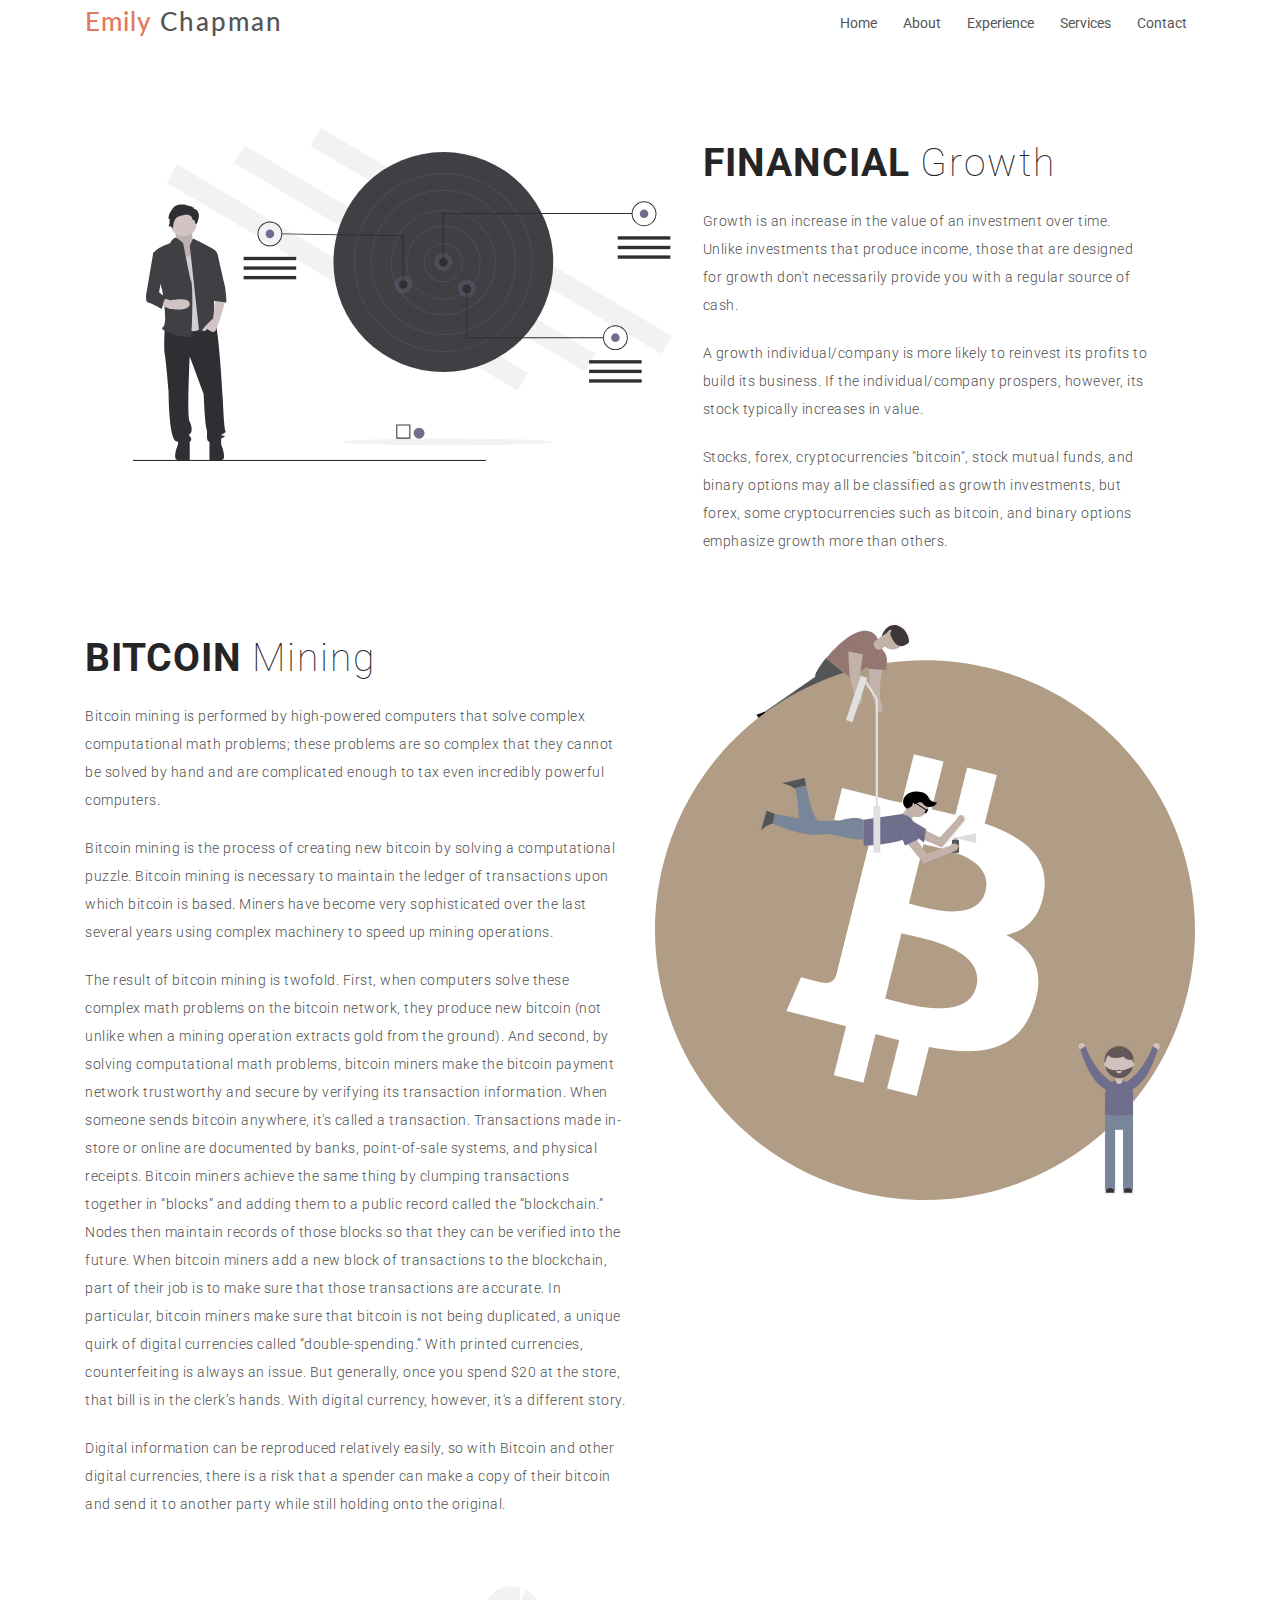
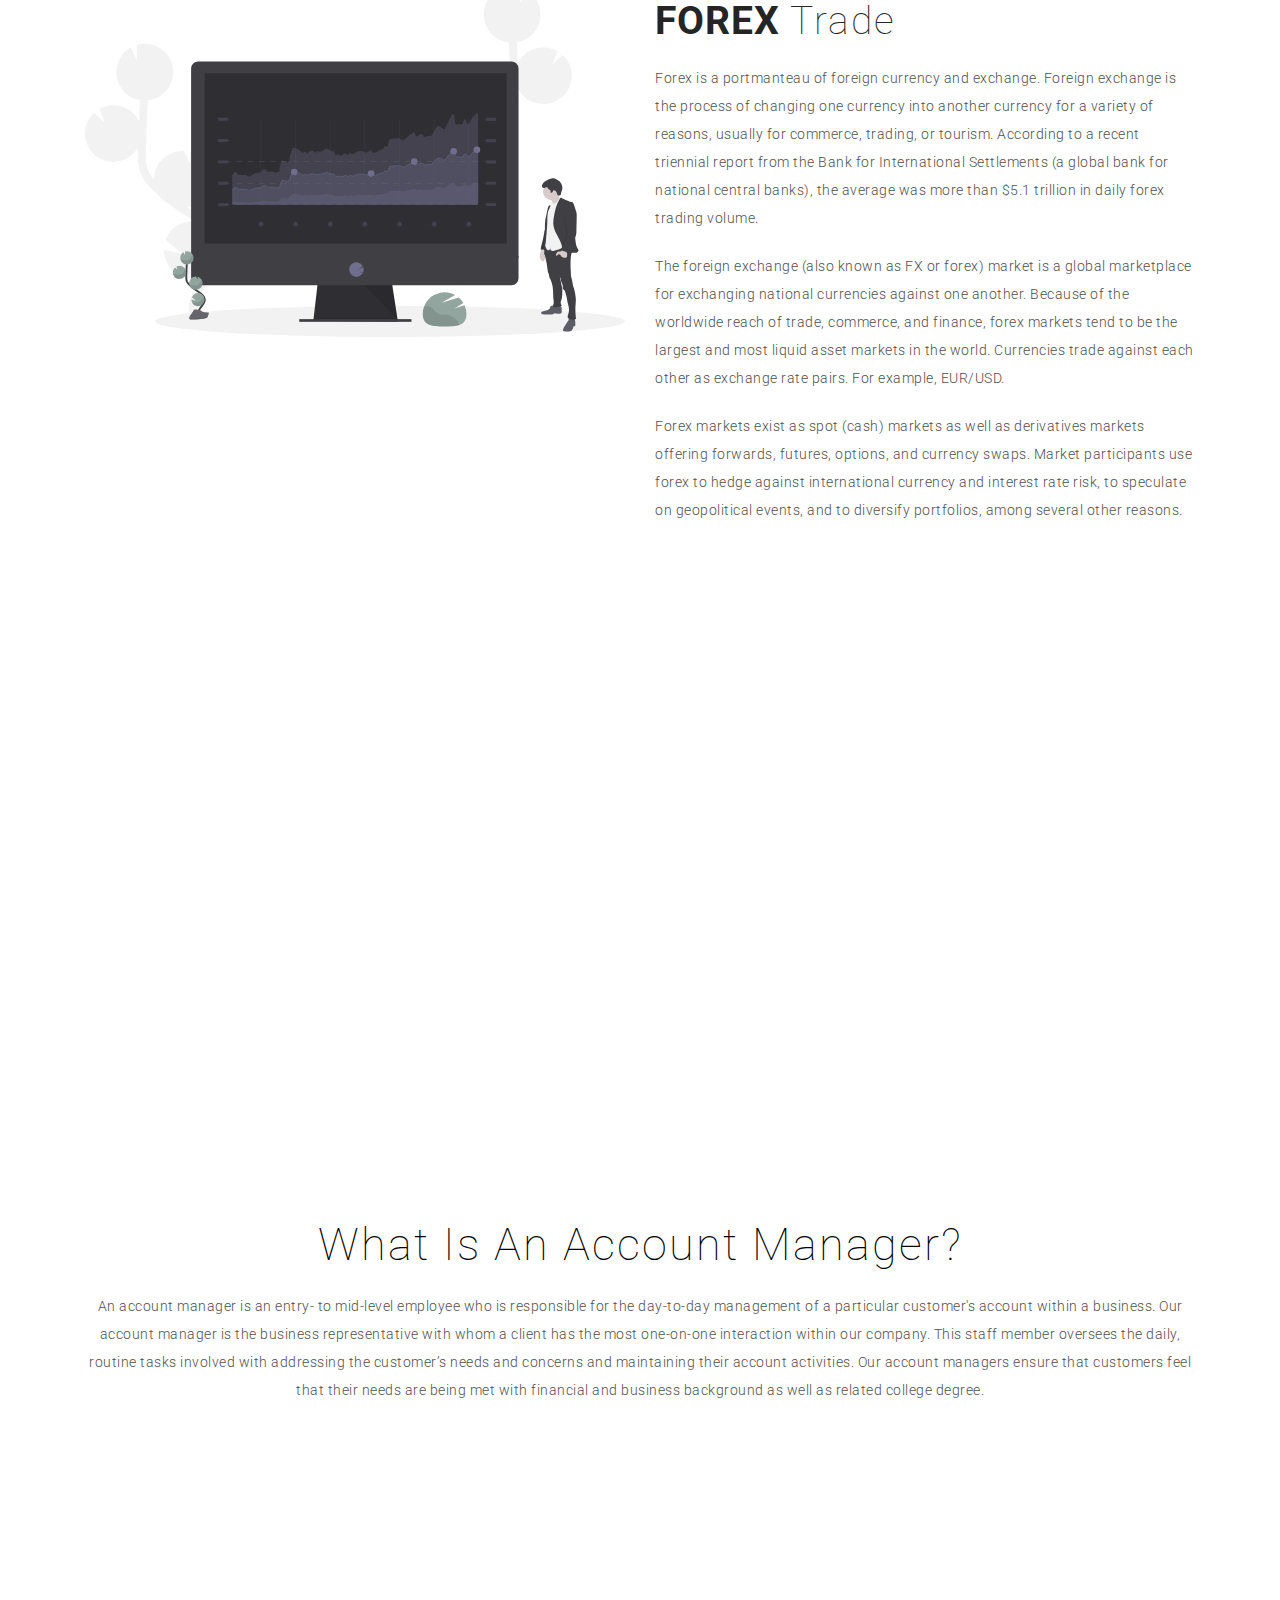
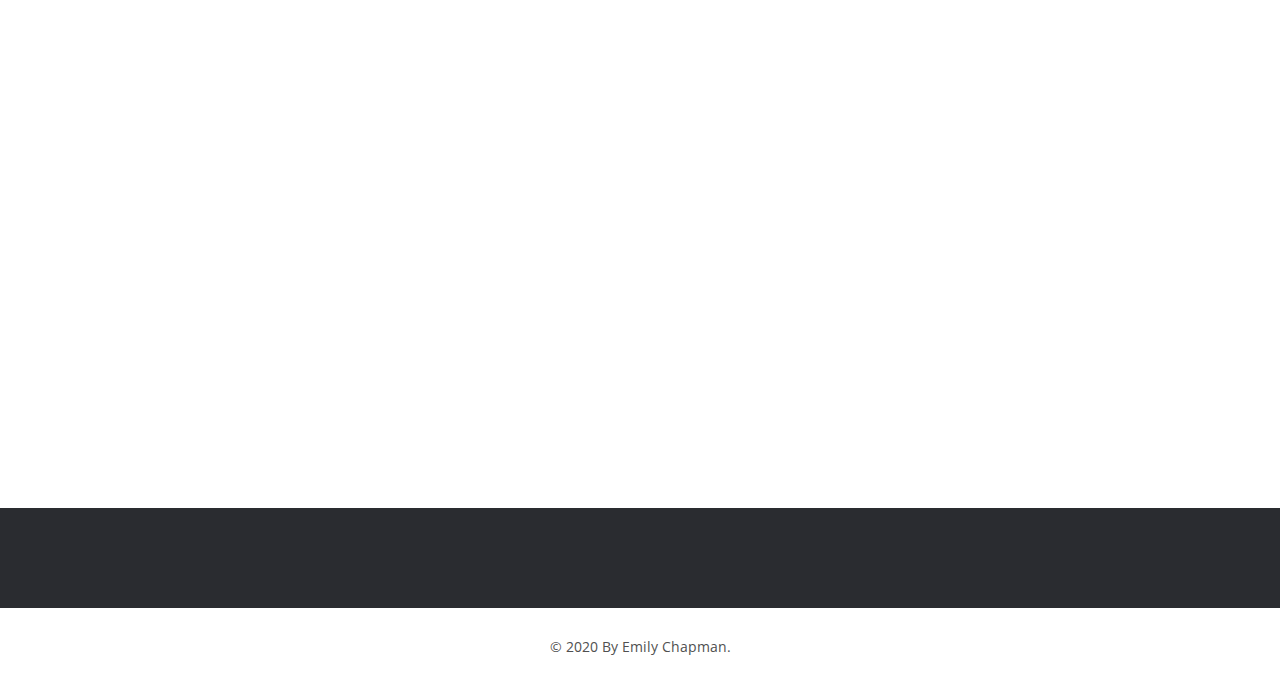
==== commit c21743ea: "ui mods" ====
--- a/services.html
+++ b/services.html
@@ -36,7 +36,7 @@
         <div class="container">
             <div id="logo" class="pull-left">
                 <h1>
-                    <a href="#body" class="scrollto"><span>Susan</span> Hon</a>
+                    <a href="#body" class="scrollto"><span>Emily</span> Chapman</a>
                 </h1>
                 <!-- Uncomment below if you prefer to use an image logo -->
                 <!-- <a href="#body"><img src="img/logo.png" alt="" title="" /></a>-->
